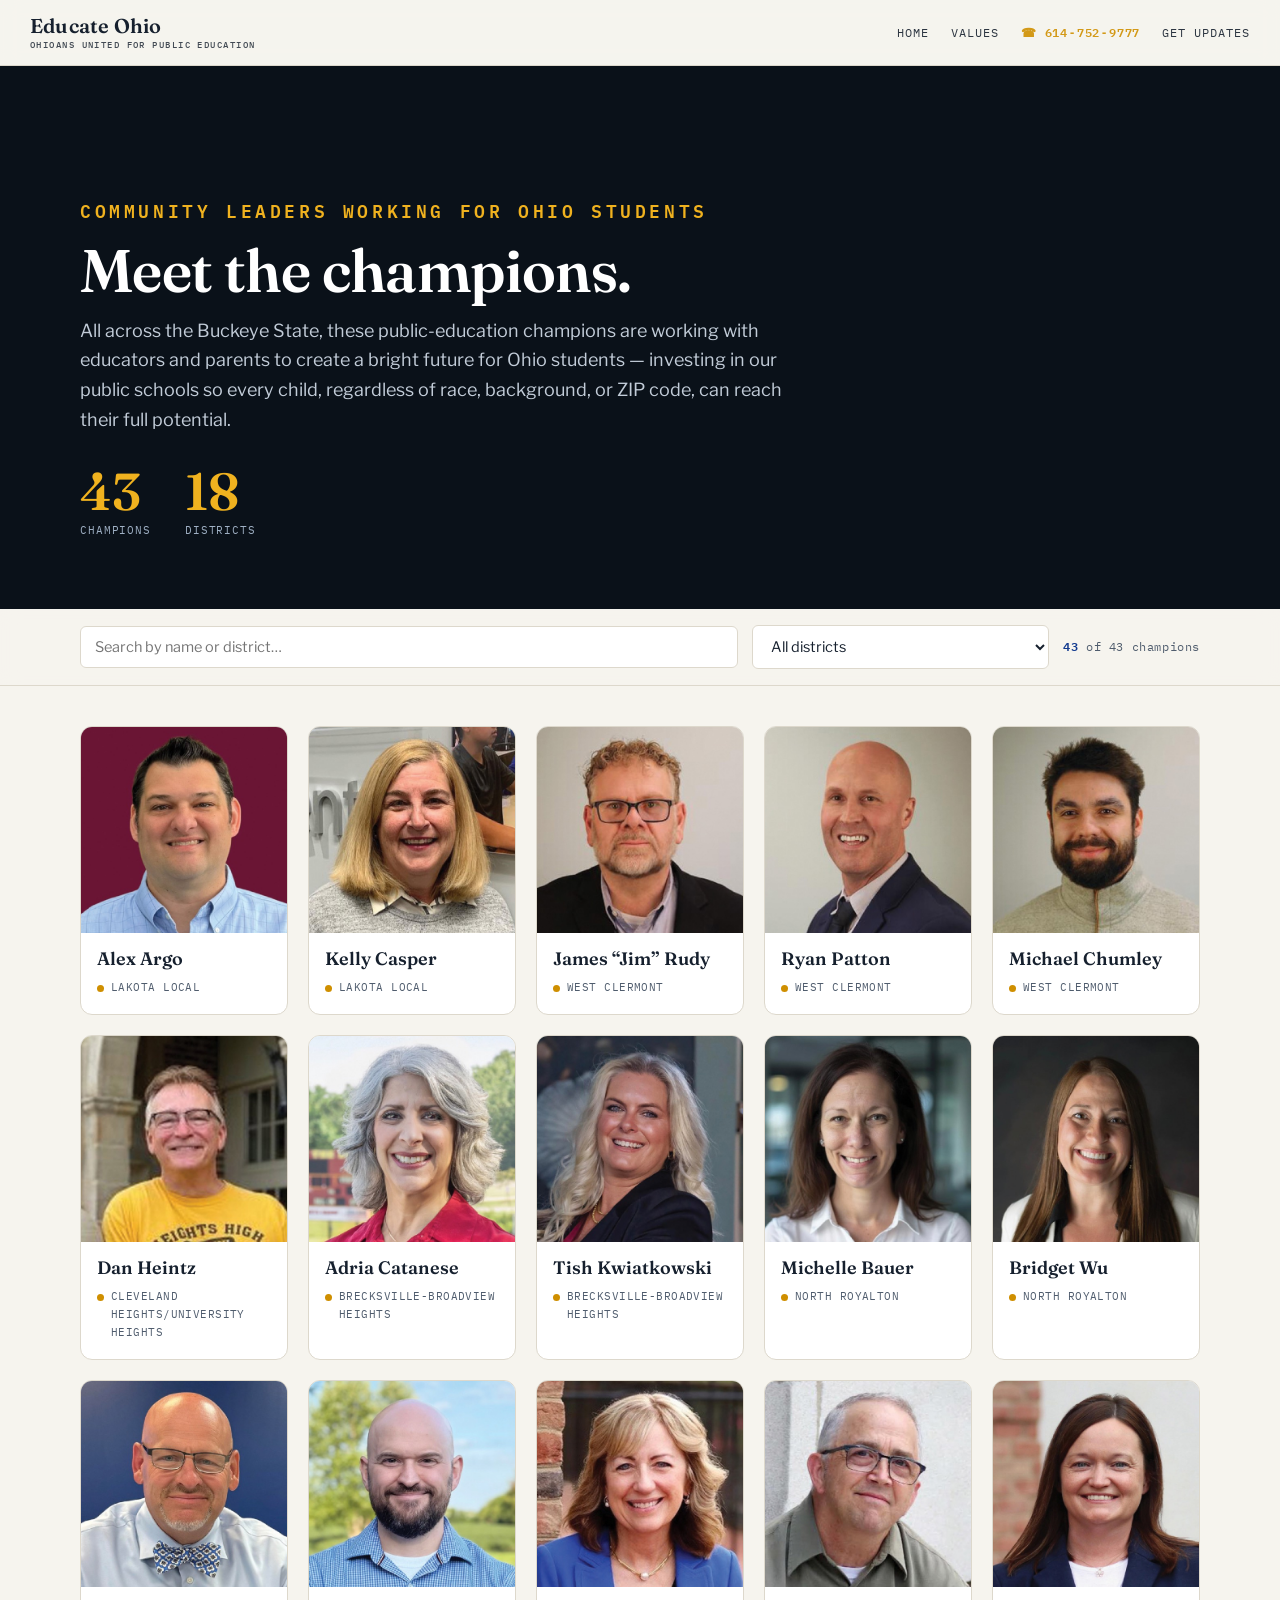
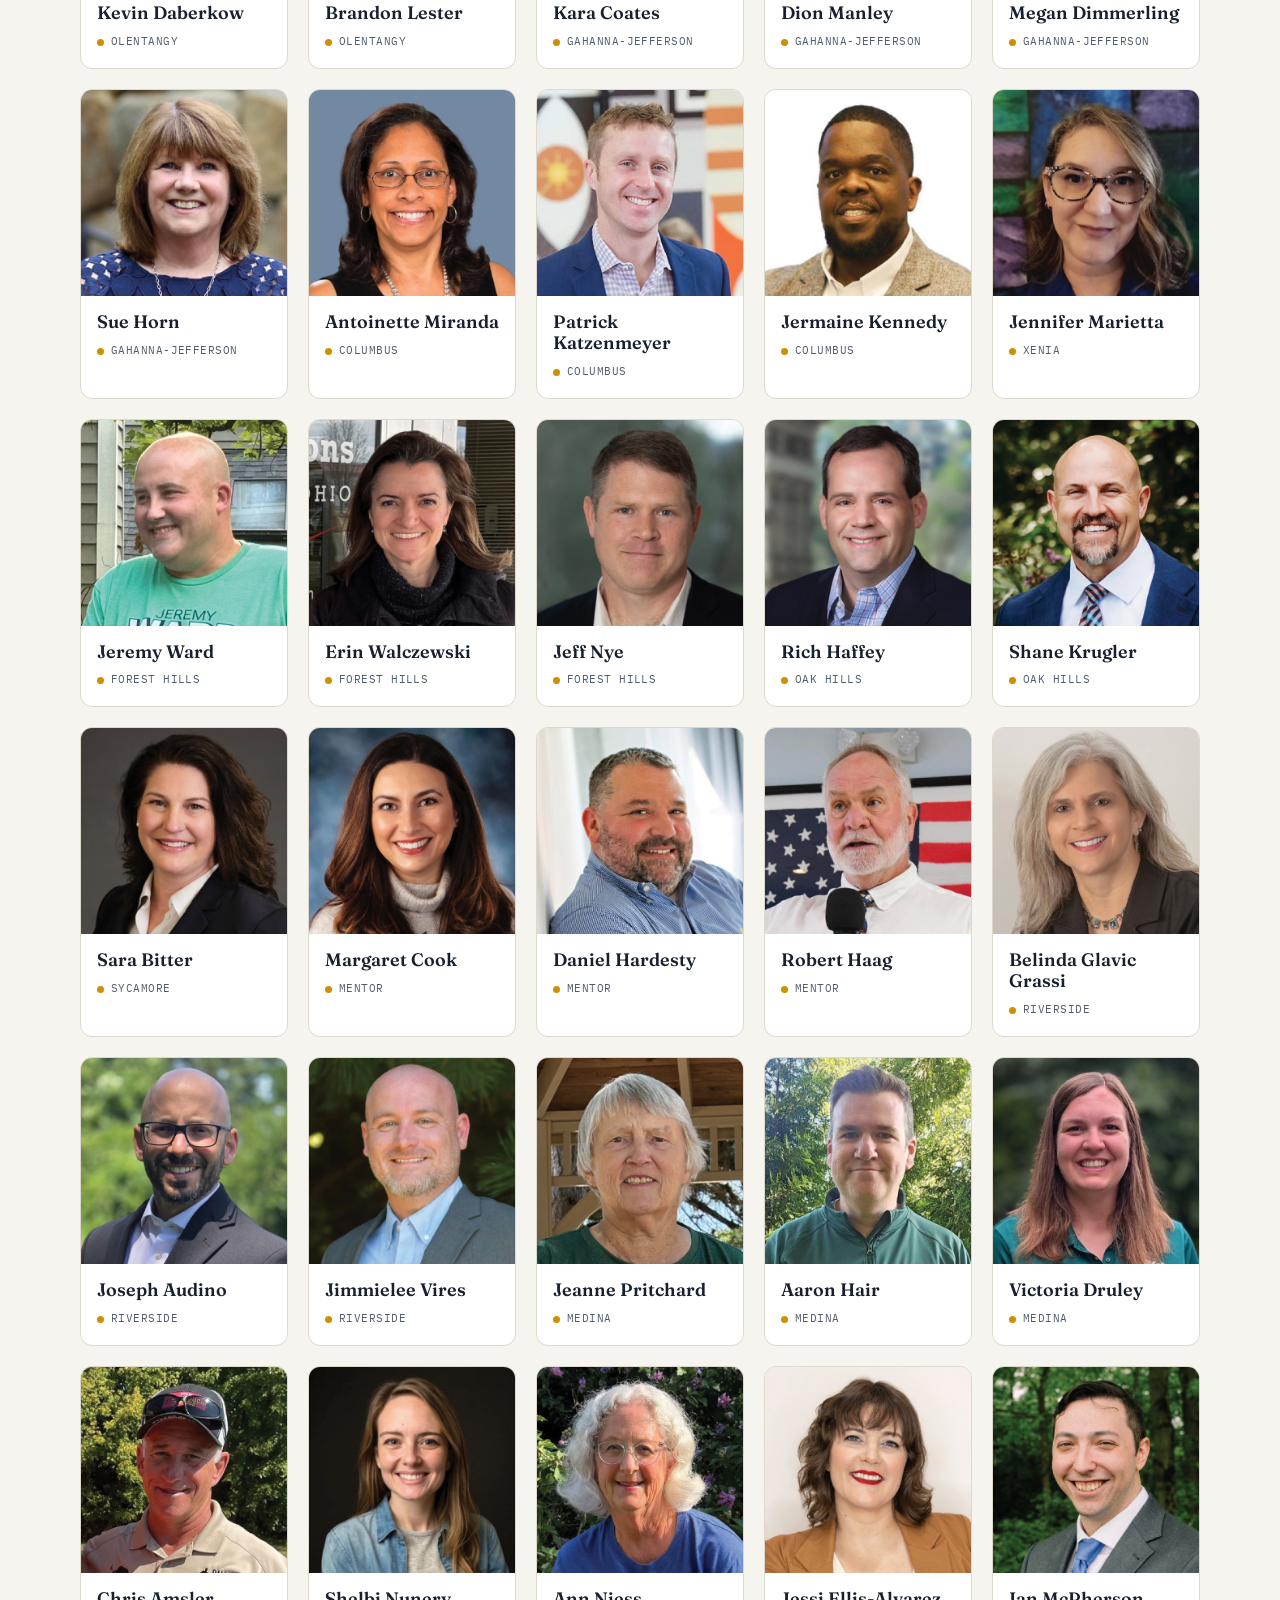
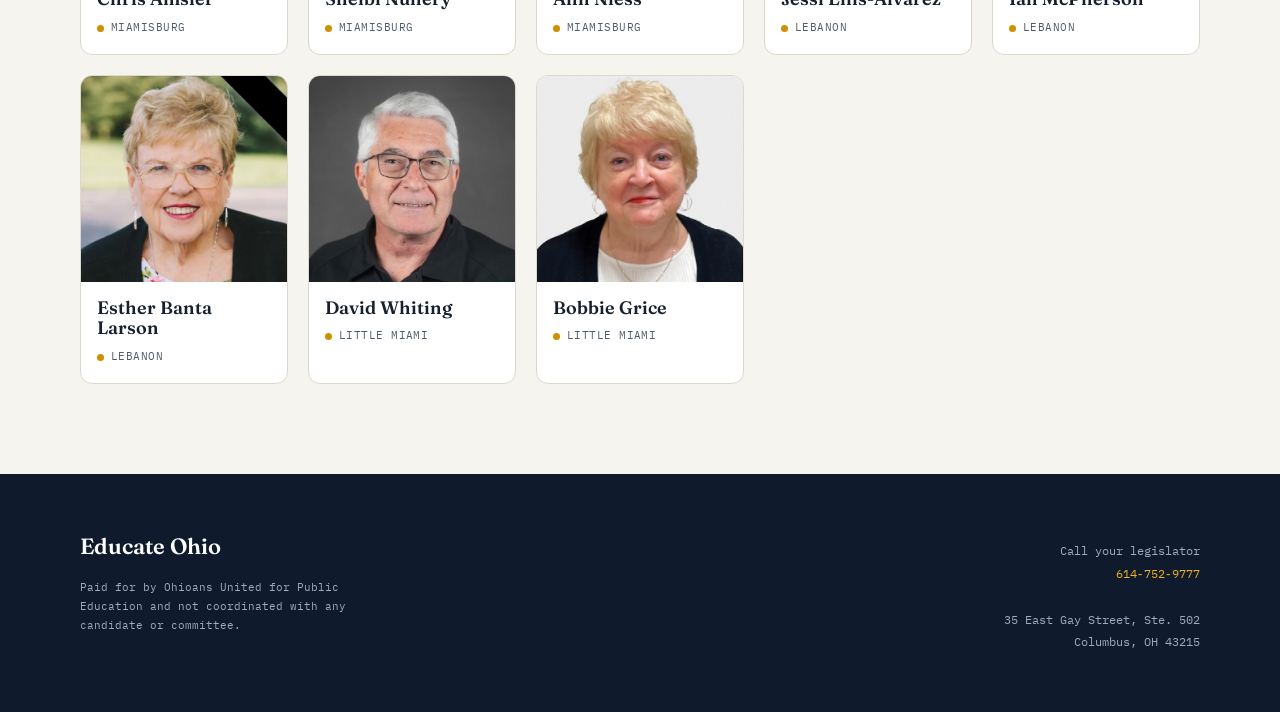
==== candidates.html @ e3bf0fcc "Educate Ohio static site: scroll-narrative home + interactive champions roster Co-Authored-By: Claud" ====
<!DOCTYPE html>
<html lang="en">
<head>
<meta charset="utf-8">
<meta name="viewport" content="width=device-width, initial-scale=1">
<title>Champions — Educate Ohio</title>
<meta name="description" content="Meet the 43 pro-public-education champions running across Ohio to invest in our public schools.">
<link rel="preconnect" href="https://fonts.googleapis.com">
<link rel="preconnect" href="https://fonts.gstatic.com" crossorigin>
<link rel="stylesheet" href="https://fonts.googleapis.com/css2?family=Fraunces:ital,opsz,wght@0,9..144,400;0,9..144,500;0,9..144,600;0,9..144,700;1,9..144,500&family=Libre+Franklin:wght@400;500;600;700&family=IBM+Plex+Mono:wght@400;500;600&display=swap">
<link rel="stylesheet" href="assets/css/style.css">
</head>
<body>

<header class="topbar static" id="topbar">
  <a class="brand" href="index.html">Educate Ohio<small>Ohioans United for Public Education</small></a>
  <nav>
    <a href="index.html" class="hide">Home</a>
    <a href="index.html#values" class="hide">Values</a>
    <a href="tel:6147529777" class="call">&#9742; 614&#8209;752&#8209;9777</a>
    <a href="index.html#act">Get Updates</a>
  </nav>
</header>

<section class="page-head">
  <div class="wrap">
    <p class="eyebrow">Community leaders working for Ohio students</p>
    <h1>Meet the champions.</h1>
    <p>All across the Buckeye State, these public&#8209;education champions are working with educators and parents to create a bright future for Ohio students — investing in our public schools so every child, regardless of race, background, or ZIP code, can reach their full potential.</p>
    <div class="punch">
      <div class="p"><div class="n">43</div><div class="l">Champions</div></div>
      <div class="p"><div class="n">18</div><div class="l">Districts</div></div>
    </div>
  </div>
</section>

<div class="controls">
  <div class="wrap row">
    <input type="search" id="search" placeholder="Search by name or district…" aria-label="Search champions">
    <select id="district" aria-label="Filter by district">
      <option value="">All districts</option>
    </select>
    <span class="count" id="count"></span>
  </div>
</div>

<section class="roster">
  <div class="wrap">
    <div class="cgrid" id="cgrid"></div>
    <p class="empty" id="empty" hidden>No champions match your filters.</p>
  </div>
</section>

<footer class="site">
  <div class="wrap grid">
    <div>
      <div class="brand">Educate Ohio</div>
      <p class="disc">Paid for by Ohioans United for Public Education and not coordinated with any candidate or committee.</p>
    </div>
    <p class="addr">
      Call your legislator<br><a href="tel:6147529777">614&#8209;752&#8209;9777</a><br><br>
      35 East Gay Street, Ste. 502<br>Columbus, OH 43215
    </p>
  </div>
</footer>

<script src="assets/js/candidates.js" defer></script>
</body>
</html>
---- assets/css/style.css ----
/* ============================================================
   Educate Ohio — shared styles
   Ohioans United for Public Education
   ============================================================ */
:root{
  --paper:#f6f4ee; --surface:#ffffff; --ink:#16202e; --ink-soft:#4f5c6d;
  --ink-deep:#0f1b2d; --line:#ddd8cc; --line-soft:#eae6db;
  --blue:#123a8f; --blue-bright:#2f63d6; --blue-wash:#e6ecf8;
  --gold:#cf8f00; --gold-bright:#f0b21f; --gold-wash:#f8ecca;
  --scarlet:#bf2b34; --scarlet-wash:#f6e0e0;
  --serif:'Fraunces',Georgia,'Times New Roman',serif;
  --sans:'Libre Franklin',system-ui,-apple-system,sans-serif;
  --mono:'IBM Plex Mono',ui-monospace,Menlo,monospace;
  --maxw:1180px;
}
@media (prefers-color-scheme:dark){:root:not([data-theme="light"]){
  --paper:#0d141d; --surface:#141f2c; --ink:#eef2f7; --ink-soft:#9cabbd;
  --ink-deep:#070d16; --line:#26323f; --line-soft:#1d2833;
  --blue:#6f9bef; --blue-bright:#8fb2f6; --blue-wash:#172742;
  --gold:#f0b21f; --gold-bright:#ffc648; --gold-wash:#33280d;
  --scarlet:#e56b72; --scarlet-wash:#3a1f22;
}}
:root[data-theme="dark"]{
  --paper:#0d141d; --surface:#141f2c; --ink:#eef2f7; --ink-soft:#9cabbd;
  --ink-deep:#070d16; --line:#26323f; --line-soft:#1d2833;
  --blue:#6f9bef; --blue-bright:#8fb2f6; --blue-wash:#172742;
  --gold:#f0b21f; --gold-bright:#ffc648; --gold-wash:#33280d;
  --scarlet:#e56b72; --scarlet-wash:#3a1f22;
}
*{box-sizing:border-box}
html{scroll-behavior:smooth}
body{margin:0;background:var(--paper);color:var(--ink);font-family:var(--sans);
  line-height:1.65;-webkit-font-smoothing:antialiased}
img{max-width:100%}
a{color:inherit}
.wrap{max-width:var(--maxw);margin:0 auto;padding:0 30px}
.narrow{max-width:760px}
.eyebrow{font-family:var(--mono);font-size:12px;letter-spacing:.2em;text-transform:uppercase;
  font-weight:600;color:var(--blue);margin:0}
.serif{font-family:var(--serif)}

/* ---------- reveal motion ---------- */
.js .reveal{opacity:0;transform:translateY(26px);
  transition:opacity .85s cubic-bezier(.2,.7,.2,1),transform .85s cubic-bezier(.2,.7,.2,1)}
.js .reveal.in{opacity:1;transform:none}
@media (prefers-reduced-motion:reduce){.js .reveal{opacity:1!important;transform:none!important}}

/* ---------- top bar ---------- */
.topbar{position:fixed;top:0;left:0;right:0;z-index:60;display:flex;align-items:center;gap:20px;
  padding:16px 30px;transition:background .3s,border-color .3s,color .3s;
  border-bottom:1px solid transparent;color:#fff}
.topbar.solid{background:color-mix(in srgb,var(--paper) 90%,transparent);backdrop-filter:blur(10px);
  border-bottom-color:var(--line);color:var(--ink)}
.topbar.static{position:sticky;background:color-mix(in srgb,var(--paper) 90%,transparent);
  backdrop-filter:blur(10px);border-bottom-color:var(--line);color:var(--ink)}
.topbar .brand{font-family:var(--serif);font-weight:600;font-size:20px;letter-spacing:.01em;
  text-decoration:none;margin-right:auto;line-height:1}
.topbar .brand small{display:block;font-family:var(--mono);font-size:9px;letter-spacing:.16em;
  font-weight:500;opacity:.8;margin-top:4px;text-transform:uppercase}
.topbar nav{display:flex;align-items:center;gap:22px;font-family:var(--mono);font-size:12px;
  letter-spacing:.08em;text-transform:uppercase}
.topbar nav a{text-decoration:none;opacity:.9}
.topbar nav a:hover{opacity:1}
.topbar .call{color:var(--gold-bright);font-weight:600}
.topbar.solid .call,.topbar.static .call{color:var(--gold)}
@media(max-width:760px){.topbar nav a.hide{display:none}}

/* ---------- image wash helper ---------- */
.figduo{position:relative;overflow:hidden;background:var(--ink-deep)}
.figduo img{width:100%;height:100%;object-fit:cover;display:block;
  filter:grayscale(.55) contrast(1.06) saturate(.72)}
.figduo::after{content:"";position:absolute;inset:0;pointer-events:none;
  background:linear-gradient(180deg,rgba(18,45,120,.34),rgba(11,20,38,.62))}

/* ---------- hero ---------- */
.hero{position:relative;height:min(90vh,780px);min-height:540px;display:flex;align-items:flex-end}
.hero .figduo{position:absolute;inset:0}
.hero .figduo img{will-change:transform;transform:scale(1.08)}
.hero .figduo::after{background:
  linear-gradient(180deg,rgba(11,20,38,.45) 0%,rgba(11,20,38,.12) 34%,rgba(11,20,38,.78) 100%),
  linear-gradient(90deg,rgba(18,45,120,.30),rgba(18,45,120,.10))}
.hero-inner{position:relative;z-index:2;color:#fff;padding-bottom:70px}
.hero .eyebrow{color:var(--gold-bright)}
.hero h1{font-family:var(--serif);font-weight:600;font-size:clamp(40px,7vw,88px);line-height:.98;
  letter-spacing:-.015em;margin:16px 0 0;max-width:15ch;text-wrap:balance}
.hero h1 em{font-style:italic;color:var(--gold-bright)}
.scrollcue{position:absolute;left:30px;bottom:26px;z-index:2;color:#fff;font-family:var(--mono);
  font-size:11px;letter-spacing:.16em;text-transform:uppercase;display:flex;align-items:center;gap:10px;opacity:.85}
.scrollcue .ln{width:34px;height:1px;background:#fff;position:relative;overflow:hidden}
.scrollcue .ln::after{content:"";position:absolute;inset:0;background:var(--gold-bright);
  transform:translateX(-100%);animation:sweep 2.4s ease-in-out infinite}
@keyframes sweep{0%{transform:translateX(-100%)}55%{transform:translateX(0)}100%{transform:translateX(100%)}}
@media(prefers-reduced-motion:reduce){.scrollcue .ln::after{animation:none;transform:none;opacity:.6}
  .hero .figduo img{transform:none}}

/* ---------- section scaffolding ---------- */
section{position:relative}
.chapter{padding:96px 0}
.chap-label{font-family:var(--mono);font-size:11.5px;letter-spacing:.2em;text-transform:uppercase;
  color:var(--ink-soft);display:flex;align-items:center;gap:12px;margin:0 0 26px}
.chap-label::before{content:"";width:26px;height:2px;background:var(--gold)}
.chap-label.center{justify-content:center}
h2.big{font-family:var(--serif);font-weight:600;font-size:clamp(30px,5vw,56px);line-height:1.02;
  letter-spacing:-.01em;margin:0 0 20px;text-wrap:balance}
.lead{font-size:19px;color:var(--ink-soft);max-width:56ch;margin:0}

/* ---------- stakes / big stat ---------- */
.stakes{text-align:center;padding:110px 0 96px}
.stakes .num{font-family:var(--serif);font-weight:600;font-size:clamp(140px,24vw,300px);line-height:.8;
  color:var(--blue);letter-spacing:-.02em;font-variant-numeric:tabular-nums}
.stakes .num .pct{font-size:.4em;color:var(--gold);vertical-align:.55em;margin-left:.03em}
.stakes h2.big{margin-top:6px}
.stakes .lead{margin:0 auto}

/* ---------- full-bleed parallax band ---------- */
.band{position:relative;height:min(60vh,520px);min-height:340px;display:flex;align-items:center;
  justify-content:center;text-align:center;color:#fff;overflow:hidden}
.band .figduo{position:absolute;inset:0}
.band .figduo img{will-change:transform}
.band .figduo::after{background:linear-gradient(180deg,rgba(11,20,38,.5),rgba(18,45,120,.55))}
.band .band-inner{position:relative;z-index:2;padding:0 30px}
.band .band-inner .eyebrow{color:var(--gold-bright)}
.band blockquote,.band p.line{font-family:var(--serif);font-weight:500;font-size:clamp(24px,3.6vw,42px);
  line-height:1.2;margin:12px auto 0;max-width:20ch;text-wrap:balance}

/* ---------- values ---------- */
.values{display:grid;grid-template-columns:minmax(0,.85fr) minmax(0,1.15fr);gap:56px;align-items:start}
.values .side{position:sticky;top:100px}
.values .side .thumb{margin-top:26px;border-radius:12px;overflow:hidden;aspect-ratio:4/3}
.values .side .thumb .figduo{height:100%}
.vlist{display:flex;flex-direction:column;border-top:1px solid var(--line)}
.vitem{display:grid;grid-template-columns:44px 1fr;gap:18px;padding:22px 4px;
  border-bottom:1px solid var(--line);align-items:start}
.vitem .ico{width:44px;height:44px;border-radius:10px;background:var(--blue-wash);color:var(--blue);
  display:grid;place-items:center}
.vitem.flag .ico{background:var(--gold-wash);color:var(--gold)}
.vitem .ico svg{width:23px;height:23px;stroke:currentColor;fill:none;stroke-width:1.9}
.vitem h3{font-family:var(--serif);font-weight:600;font-size:20px;margin:4px 0 4px;line-height:1.15}
.vitem p{margin:0;font-size:14.5px;color:var(--ink-soft)}
@media(max-width:860px){.values{grid-template-columns:1fr;gap:30px}.values .side{position:static}
  .values .side .thumb{display:none}}

/* ---------- money / voucher ---------- */
.money-sec{position:relative;overflow:hidden;color:#eef2f7}
.money-sec .figduo{position:absolute;inset:0}
.money-sec .figduo::after{background:linear-gradient(180deg,rgba(7,13,22,.86),rgba(7,13,22,.9))}
.money-sec .wrap{position:relative;z-index:2}
.money-sec .chap-label{color:#93a3b7}
.money-sec h2.big{color:#fff}
.money-sec .lead{color:#c2ccd8}
.money-grid{display:grid;grid-template-columns:1fr 1fr;gap:0;margin-top:40px;
  border:1px solid #24303f;border-radius:14px;overflow:hidden;background:rgba(10,17,25,.4)}
.money-grid .cell{padding:34px}
.money-grid .public{background:rgba(47,99,214,.16)}
.money-grid .private{background:rgba(191,43,52,.18);border-left:1px solid #24303f}
.money-grid .tag{font-family:var(--mono);font-size:11px;letter-spacing:.1em;text-transform:uppercase;
  color:#a7b4c4;margin:0 0 10px}
.money-grid .amt{font-family:var(--serif);font-weight:600;font-size:38px;line-height:1;margin:0}
.money-grid .public .amt{color:var(--blue-bright)}
.money-grid .private .amt{color:#e97077}
.money-grid p.d{font-size:14px;color:#c2ccd8;margin:12px 0 0;max-width:38ch}
.money-note{font-family:var(--mono);font-size:12px;color:#a7b4c4;margin:18px 0 0;
  display:flex;gap:8px;align-items:baseline}
.money-note b{color:var(--gold-bright)}
@media(max-width:640px){.money-grid{grid-template-columns:1fr}
  .money-grid .private{border-left:none;border-top:1px solid #24303f}}

/* ---------- champions / map ---------- */
.map-sec{background:var(--ink)}
:root:not([data-theme="light"]) .map-sec{background:#0a1119}
.map-sec{color:#eef2f7}
.map-grid{display:grid;grid-template-columns:1fr 1fr;gap:50px;align-items:center}
.map-sec .chap-label{color:#93a3b7}
.map-sec h2.big{color:#fff}
.map-sec .lead{color:#c2ccd8;margin-bottom:28px}
.punch{display:flex;gap:34px;margin:0 0 30px;flex-wrap:wrap}
.punch .p .n{font-family:var(--serif);font-weight:600;font-size:52px;line-height:.9;color:var(--gold-bright)}
.punch .p .l{font-family:var(--mono);font-size:11px;letter-spacing:.08em;text-transform:uppercase;
  color:#9fb0c4;margin-top:6px}
.map-box svg{width:100%;height:auto;max-height:440px;display:block}
.map-box .state{fill:rgba(255,255,255,.05);stroke:var(--gold-bright);stroke-width:1.4}
.map-box .pin{fill:var(--gold-bright);stroke:#0a1119;stroke-width:2;transition:transform .2s,fill .2s}
.map-box .pin.big{fill:#fff}
.map-box .pin:hover{transform:scale(1.35);transform-box:fill-box;transform-origin:center;fill:#fff;cursor:pointer}
@media(max-width:860px){.map-grid{grid-template-columns:1fr;gap:30px}}

/* ---------- buttons ---------- */
.btn{font-family:var(--mono);font-size:13px;letter-spacing:.06em;text-transform:uppercase;font-weight:600;
  text-decoration:none;padding:14px 22px;border-radius:4px;display:inline-flex;align-items:center;gap:9px;
  transition:transform .15s ease;border:none;cursor:pointer}
.btn:hover{transform:translateY(-2px)}
.btn.gold{background:var(--gold-bright);color:#111}
.btn.blue{background:var(--blue);color:#fff}
:root:not([data-theme="light"]) .btn.blue{color:#0d141d}
.btn.line{border:1.5px solid currentColor;background:transparent;color:inherit}

/* ---------- voice / quote ---------- */
.voice{position:relative;color:#fff}
.voice .figduo{position:absolute;inset:0}
.voice .figduo::after{background:linear-gradient(180deg,rgba(11,20,38,.72),rgba(11,20,38,.82))}
.voice .inner{position:relative;z-index:2;padding:120px 0;text-align:center}
.voice blockquote{font-family:var(--serif);font-weight:500;font-style:italic;
  font-size:clamp(24px,3.6vw,40px);line-height:1.25;margin:0 auto;max-width:22ch;text-wrap:balance}
.voice .mark{font-family:var(--serif);font-size:80px;line-height:0;color:var(--gold-bright);
  display:block;height:40px}
.voice cite{display:block;margin-top:28px;font-family:var(--mono);font-size:12px;letter-spacing:.1em;
  text-transform:uppercase;font-style:normal;color:var(--gold-bright)}
.voice cite span{display:block;color:#c2ccd8;margin-top:5px}

/* ---------- action ---------- */
.action{position:relative;color:#fff}
.action .figduo{position:absolute;inset:0}
.action .figduo::after{background:linear-gradient(180deg,rgba(18,45,120,.55),rgba(11,20,38,.8))}
.action .inner{position:relative;z-index:2;padding:110px 0}
.action .eyebrow{color:var(--gold-bright)}
.action h2.big{color:#fff;max-width:16ch}
.action .lead{color:#dbe2ea;margin-bottom:34px}
.act-cards{display:grid;grid-template-columns:repeat(3,1fr);gap:16px}
.act{background:rgba(255,255,255,.08);backdrop-filter:blur(4px);border:1px solid rgba(255,255,255,.2);
  border-radius:12px;padding:24px;text-decoration:none;color:#fff;display:flex;flex-direction:column;gap:8px;
  transition:transform .15s ease,background .2s}
.act:hover{transform:translateY(-3px);background:rgba(255,255,255,.14)}
.act .k{font-family:var(--mono);font-size:11px;letter-spacing:.1em;text-transform:uppercase;color:var(--gold-bright)}
.act .t{font-family:var(--serif);font-weight:600;font-size:22px}
.act .s{font-size:13.5px;color:#dbe2ea}
@media(max-width:720px){.act-cards{grid-template-columns:1fr}}

/* ---------- footer ---------- */
footer.site{background:var(--ink-deep);color:#9cabbd;padding:54px 0 46px;font-size:13.5px}
footer.site .grid{display:flex;justify-content:space-between;gap:34px;flex-wrap:wrap;align-items:flex-start}
footer.site .brand{font-family:var(--serif);font-weight:600;font-size:22px;color:#fff}
footer.site .disc{max-width:42ch;font-family:var(--mono);font-size:11px;line-height:1.7;margin-top:14px}
footer.site .addr{font-family:var(--mono);font-size:12px;line-height:1.9;text-align:right}
footer.site a{color:var(--gold-bright);text-decoration:none}
@media(max-width:600px){footer.site .addr{text-align:left}}

/* ============================================================
   Candidates page
   ============================================================ */
.page-head{padding:130px 0 40px;background:var(--ink);color:#fff;position:relative;overflow:hidden}
:root:not([data-theme="light"]) .page-head{background:#0a1119}
.page-head .eyebrow{color:var(--gold-bright)}
.page-head h1{font-family:var(--serif);font-weight:600;font-size:clamp(34px,5.5vw,60px);
  line-height:1;margin:14px 0 16px;letter-spacing:-.01em}
.page-head p{color:#c2ccd8;font-size:18px;max-width:60ch;margin:0}
.page-head .punch{margin-top:34px}

.controls{position:sticky;top:0;z-index:40;background:color-mix(in srgb,var(--paper) 92%,transparent);
  backdrop-filter:blur(10px);border-bottom:1px solid var(--line);padding:16px 0}
.controls .row{display:flex;gap:14px;align-items:center;flex-wrap:wrap}
.controls input,.controls select{font-family:var(--sans);font-size:14.5px;padding:11px 14px;
  border-radius:6px;border:1px solid var(--line);background:var(--surface);color:var(--ink)}
.controls input{flex:1;min-width:200px}
.controls select{min-width:200px}
.controls .count{font-family:var(--mono);font-size:12px;color:var(--ink-soft);
  letter-spacing:.05em;margin-left:auto;white-space:nowrap}
.controls .count b{color:var(--blue);font-weight:600}

.roster{padding:40px 0 90px}
.cgrid{display:grid;grid-template-columns:repeat(auto-fill,minmax(200px,1fr));gap:20px}
.card{background:var(--surface);border:1px solid var(--line);border-radius:12px;overflow:hidden;
  display:flex;flex-direction:column;transition:transform .18s ease,box-shadow .18s ease}
.card:hover{transform:translateY(-4px);box-shadow:0 10px 30px rgba(15,27,45,.12)}
.card .ph{aspect-ratio:1;overflow:hidden;background:var(--blue-wash)}
.card .ph img{width:100%;height:100%;object-fit:cover;display:block}
.card .body{padding:16px 16px 18px}
.card .name{font-family:var(--serif);font-weight:600;font-size:18px;line-height:1.15;margin:0}
.card .dist{font-family:var(--mono);font-size:11px;letter-spacing:.04em;color:var(--ink-soft);
  margin:8px 0 0;text-transform:uppercase;display:flex;gap:7px;align-items:baseline}
.card .dist::before{content:"";width:7px;height:7px;border-radius:50%;background:var(--gold);flex:none;
  position:relative;top:1px}
.empty{text-align:center;padding:60px 0;color:var(--ink-soft);font-family:var(--mono);font-size:14px}
.card.hide{display:none}
@media(max-width:520px){.cgrid{grid-template-columns:1fr 1fr;gap:14px}}
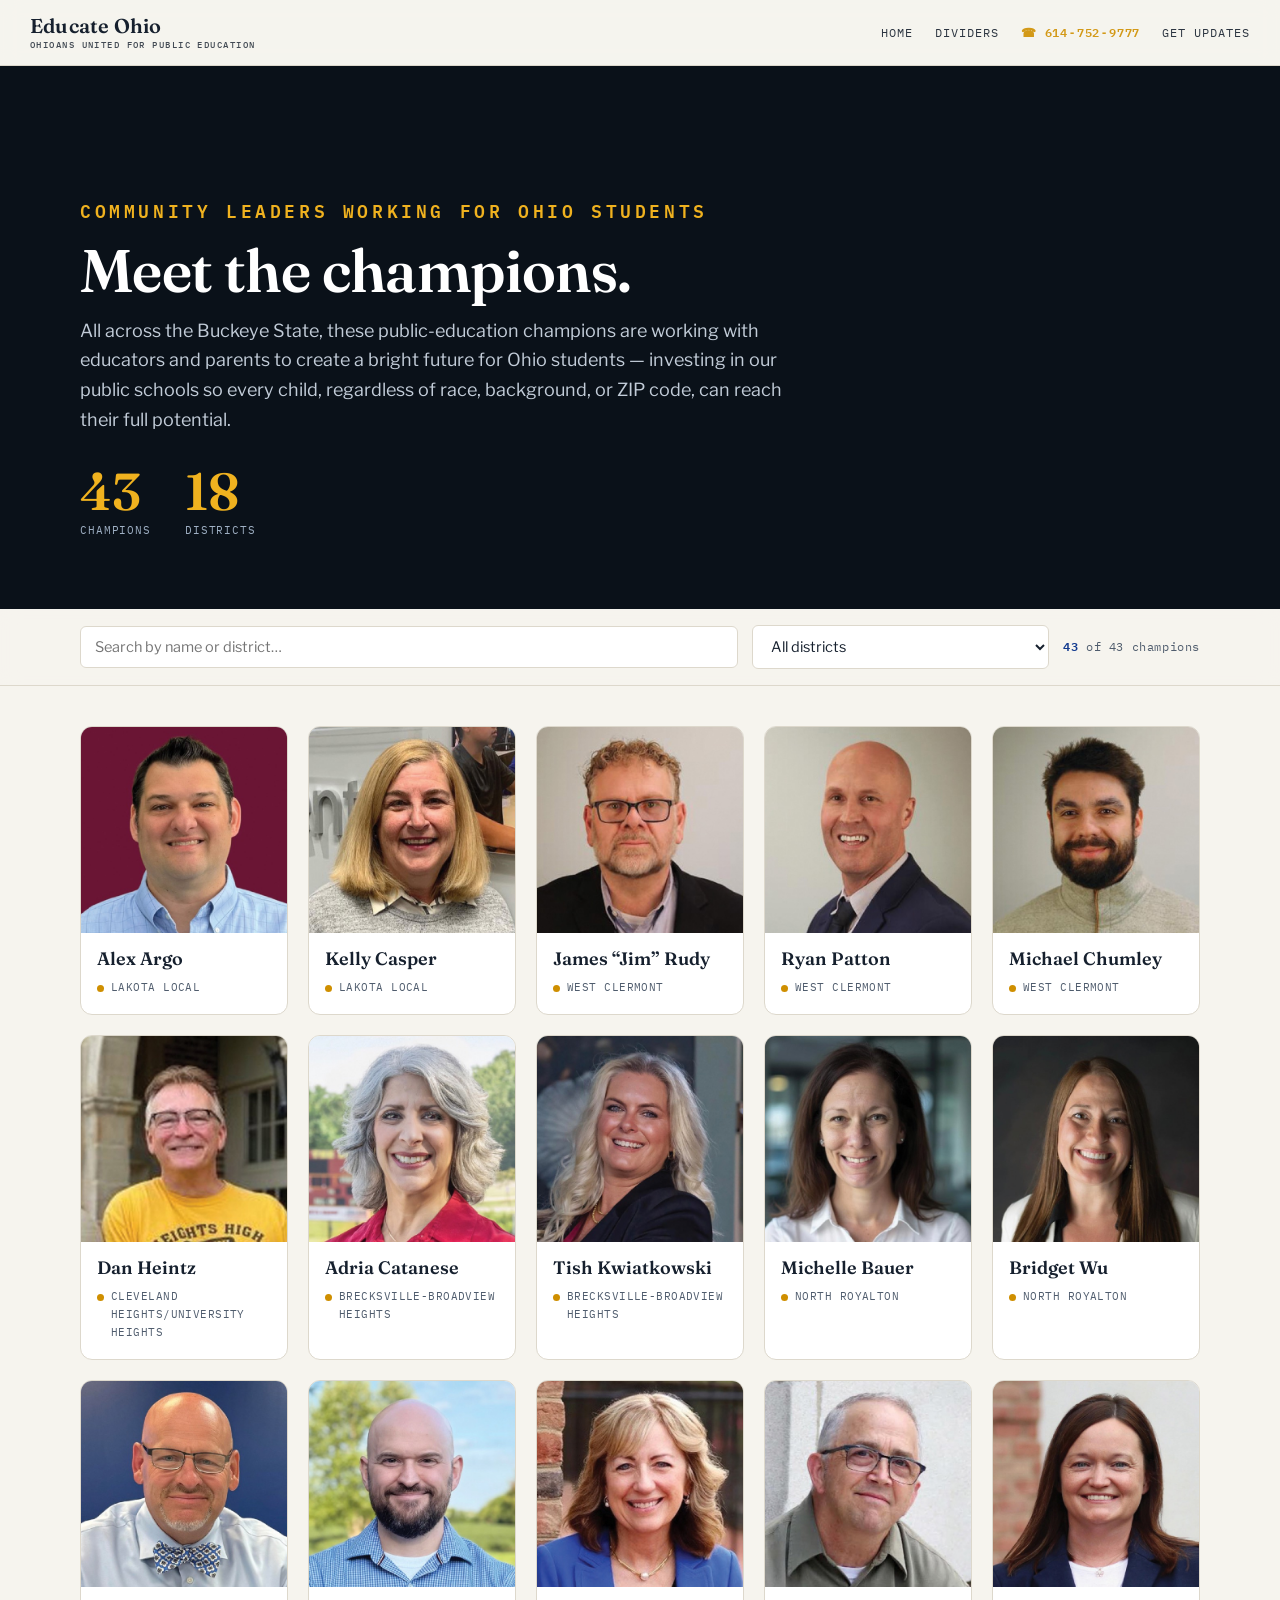
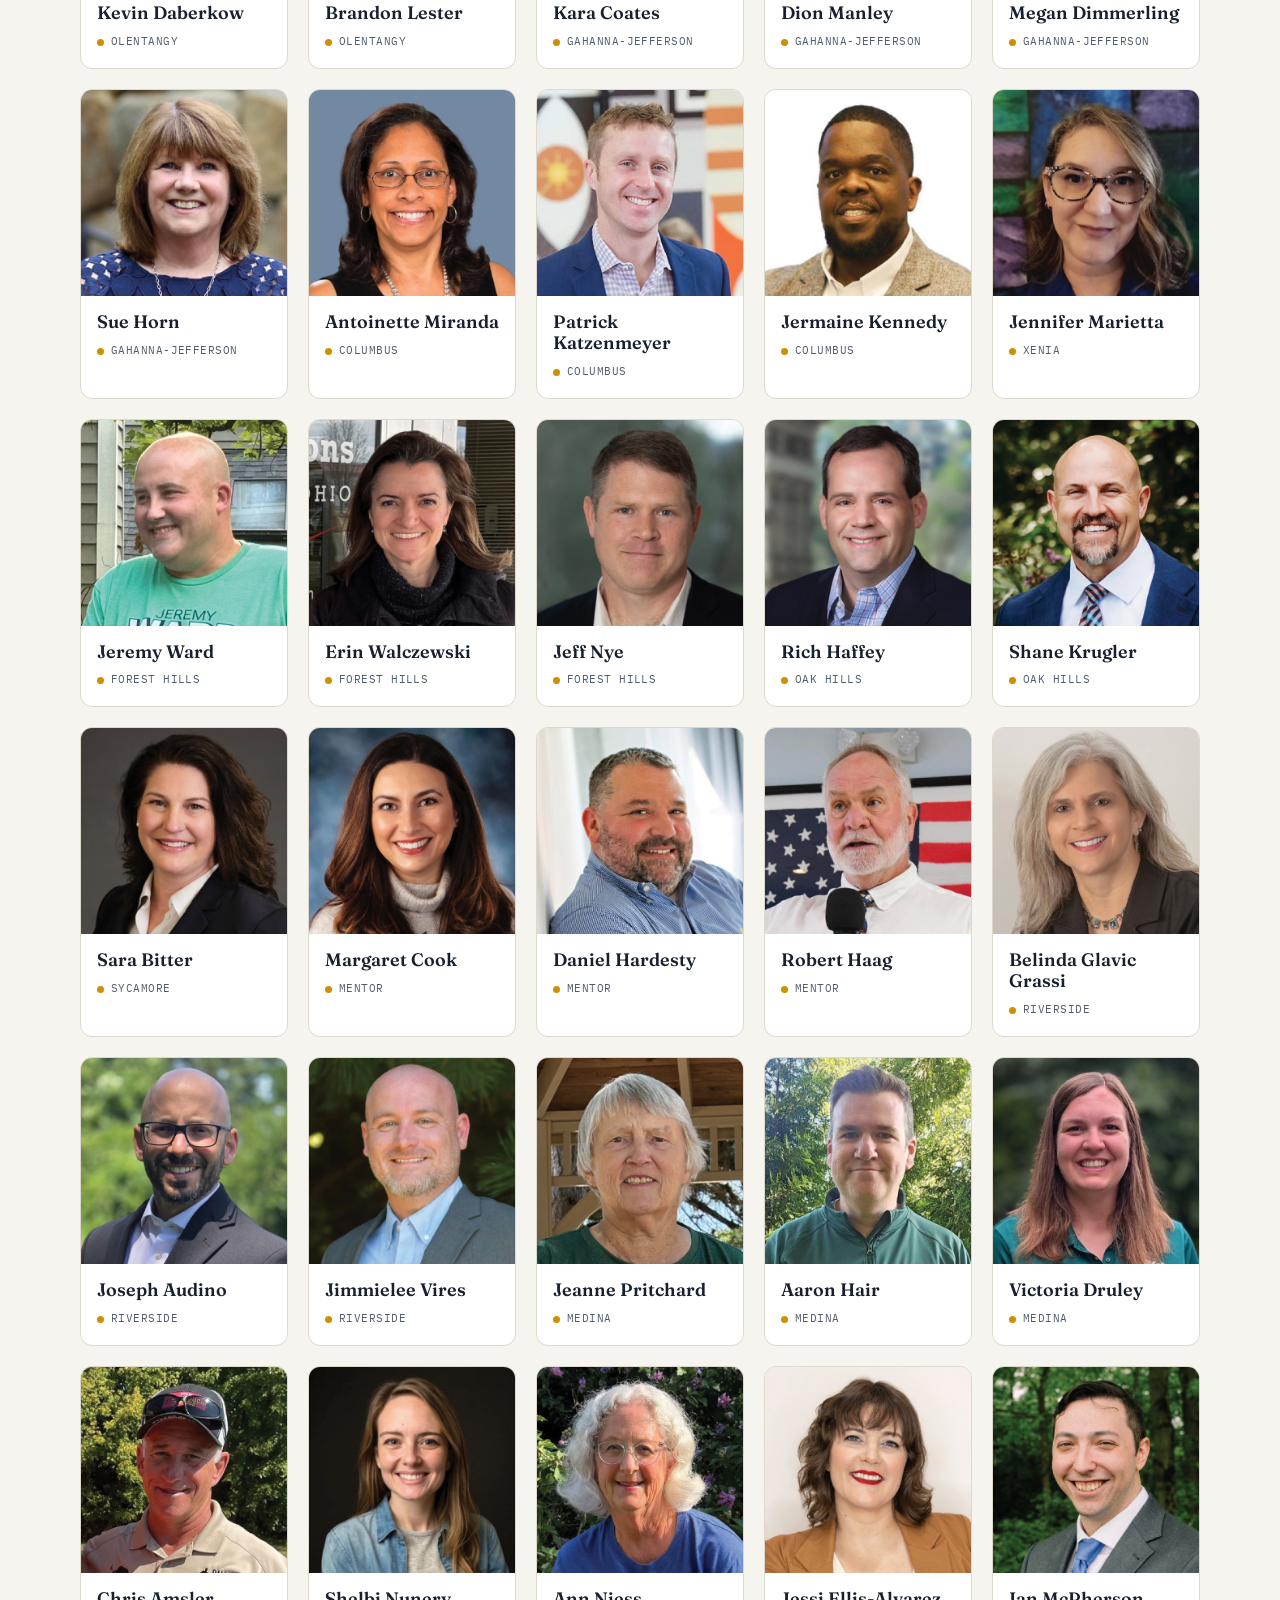
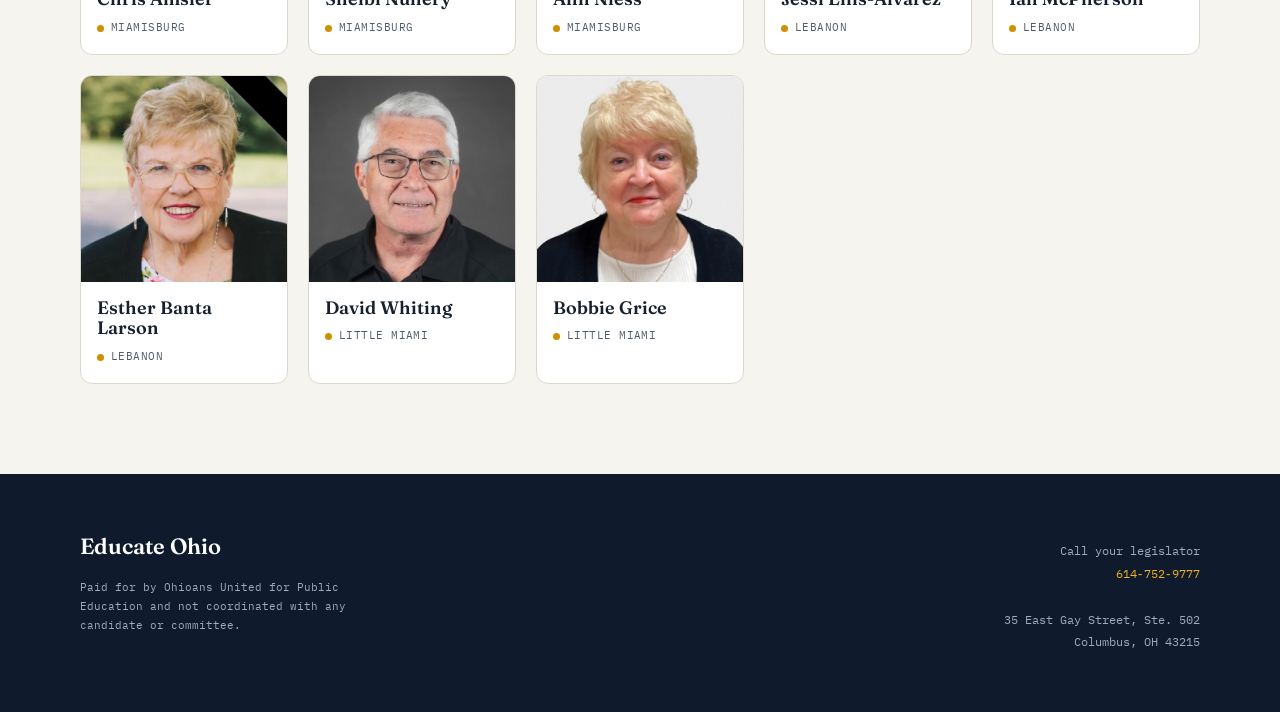
==== commit 8128964e: "Add responsive hamburger nav for mobile; fix header overflow on small screens Co-Authored-By: Claude" ====
--- a/candidates.html
+++ b/candidates.html
@@ -14,9 +14,10 @@
 
 <header class="topbar static" id="topbar">
   <a class="brand" href="index.html">Educate Ohio<small>Ohioans United for Public Education</small></a>
-  <nav>
+  <button class="menu-toggle" id="menuToggle" aria-label="Menu" aria-expanded="false" aria-controls="nav"><span></span></button>
+  <nav id="nav">
     <a href="index.html" class="hide">Home</a>
-    <a href="index.html#values" class="hide">Values</a>
+    <a href="dividers.html" class="hide">Dividers</a>
     <a href="tel:6147529777" class="call">&#9742; 614&#8209;752&#8209;9777</a>
     <a href="index.html#act">Get Updates</a>
   </nav>
@@ -46,7 +47,7 @@
 
 <section class="roster">
   <div class="wrap">
-    <div class="cgrid" id="cgrid"></div>
+    <div class="cgrid" id="cgrid" data-src="data/candidates.json" data-noun="champions"></div>
     <p class="empty" id="empty" hidden>No champions match your filters.</p>
   </div>
 </section>
@@ -64,6 +65,7 @@
   </div>
 </footer>
 
+<script src="assets/js/main.js" defer></script>
 <script src="assets/js/candidates.js" defer></script>
 </body>
 </html>
--- a/assets/css/style.css
+++ b/assets/css/style.css
@@ -63,7 +63,26 @@
 .topbar nav a:hover{opacity:1}
 .topbar .call{color:var(--gold-bright);font-weight:600}
 .topbar.solid .call,.topbar.static .call{color:var(--gold)}
-@media(max-width:760px){.topbar nav a.hide{display:none}}
+/* hamburger */
+.menu-toggle{display:none;background:none;border:0;cursor:pointer;width:30px;height:30px;padding:0;
+  position:relative;color:inherit;flex:none}
+.menu-toggle span,.menu-toggle span::before,.menu-toggle span::after{position:absolute;left:4px;right:4px;
+  height:2px;background:currentColor;border-radius:2px;transition:transform .25s ease,opacity .2s ease}
+.menu-toggle span{top:14px}
+.menu-toggle span::before{content:"";top:-7px}
+.menu-toggle span::after{content:"";top:7px}
+.menu-toggle[aria-expanded="true"] span{background:transparent}
+.menu-toggle[aria-expanded="true"] span::before{top:0;transform:rotate(45deg)}
+.menu-toggle[aria-expanded="true"] span::after{top:0;transform:rotate(-45deg)}
+@media(max-width:760px){
+  .menu-toggle{display:inline-flex;align-items:center;justify-content:center}
+  .topbar .brand small{display:none}
+  .topbar nav{position:absolute;top:100%;left:0;right:0;flex-direction:column;align-items:stretch;gap:0;
+    background:var(--paper);border-bottom:1px solid var(--line);padding:6px 0;display:none}
+  .topbar nav.open{display:flex}
+  .topbar nav a,.topbar nav a.hide{display:block;padding:14px 30px;opacity:1;color:var(--ink)}
+  .topbar nav a.call{color:var(--gold)}
+}
 
 /* ---------- image wash helper ---------- */
 .figduo{position:relative;overflow:hidden;background:var(--ink-deep)}
@@ -224,6 +243,21 @@
 .act .t{font-family:var(--serif);font-weight:600;font-size:22px}
 .act .s{font-size:13.5px;color:#dbe2ea}
 @media(max-width:720px){.act-cards{grid-template-columns:1fr}}
+/* sign-up form */
+.signup-form{margin-top:22px;background:rgba(255,255,255,.08);backdrop-filter:blur(4px);
+  border:1px solid rgba(255,255,255,.2);border-radius:12px;padding:22px}
+.signup-form .frow{display:grid;grid-template-columns:1fr 1fr;gap:12px}
+.signup-form .frow2{display:grid;grid-template-columns:1fr auto;gap:12px;margin-top:12px}
+.signup-form input{font-family:var(--sans);font-size:15px;padding:13px 15px;border-radius:6px;
+  border:1px solid transparent;background:#fff;color:var(--ink);min-width:0}
+.signup-form input::placeholder{color:#8a94a3}
+.signup-form button{white-space:nowrap}
+.signup-form .fine{font-family:var(--mono);font-size:10.5px;color:#cdd5df;margin:12px 0 0;letter-spacing:.03em}
+.signup-form .hp{position:absolute;left:-9999px}
+.form-msg{margin-top:14px;font-family:var(--mono);font-size:13px;letter-spacing:.02em;
+  color:var(--gold-bright);display:none}
+.form-msg.show{display:block}
+@media(max-width:640px){.signup-form .frow,.signup-form .frow2{grid-template-columns:1fr}}
 
 /* ---------- footer ---------- */
 footer.site{background:var(--ink-deep);color:#9cabbd;padding:54px 0 46px;font-size:13.5px}
@@ -272,3 +306,16 @@
 .empty{text-align:center;padding:60px 0;color:var(--ink-soft);font-family:var(--mono);font-size:14px}
 .card.hide{display:none}
 @media(max-width:520px){.cgrid{grid-template-columns:1fr 1fr;gap:14px}}
+
+/* accountability (Community Dividers) variant */
+body.warn .page-head .eyebrow{color:#e97077}
+body.warn .page-head .punch .p .n{color:#e97077}
+body.warn .controls .count b{color:var(--scarlet)}
+body.warn .card .dist::before{background:var(--scarlet)}
+body.warn .card .ph{background:var(--scarlet-wash)}
+body.warn .card:hover{box-shadow:0 10px 30px rgba(191,43,52,.16)}
+.callout{margin-top:26px;border-left:3px solid var(--scarlet);background:rgba(191,43,52,.12);
+  border-radius:0 10px 10px 0;padding:18px 22px;max-width:70ch}
+.callout p{margin:0;color:#dbe2ea;font-size:15px;line-height:1.6}
+.callout .tag{font-family:var(--mono);font-size:11px;letter-spacing:.1em;text-transform:uppercase;
+  color:#e97077;margin:0 0 8px;font-weight:600}
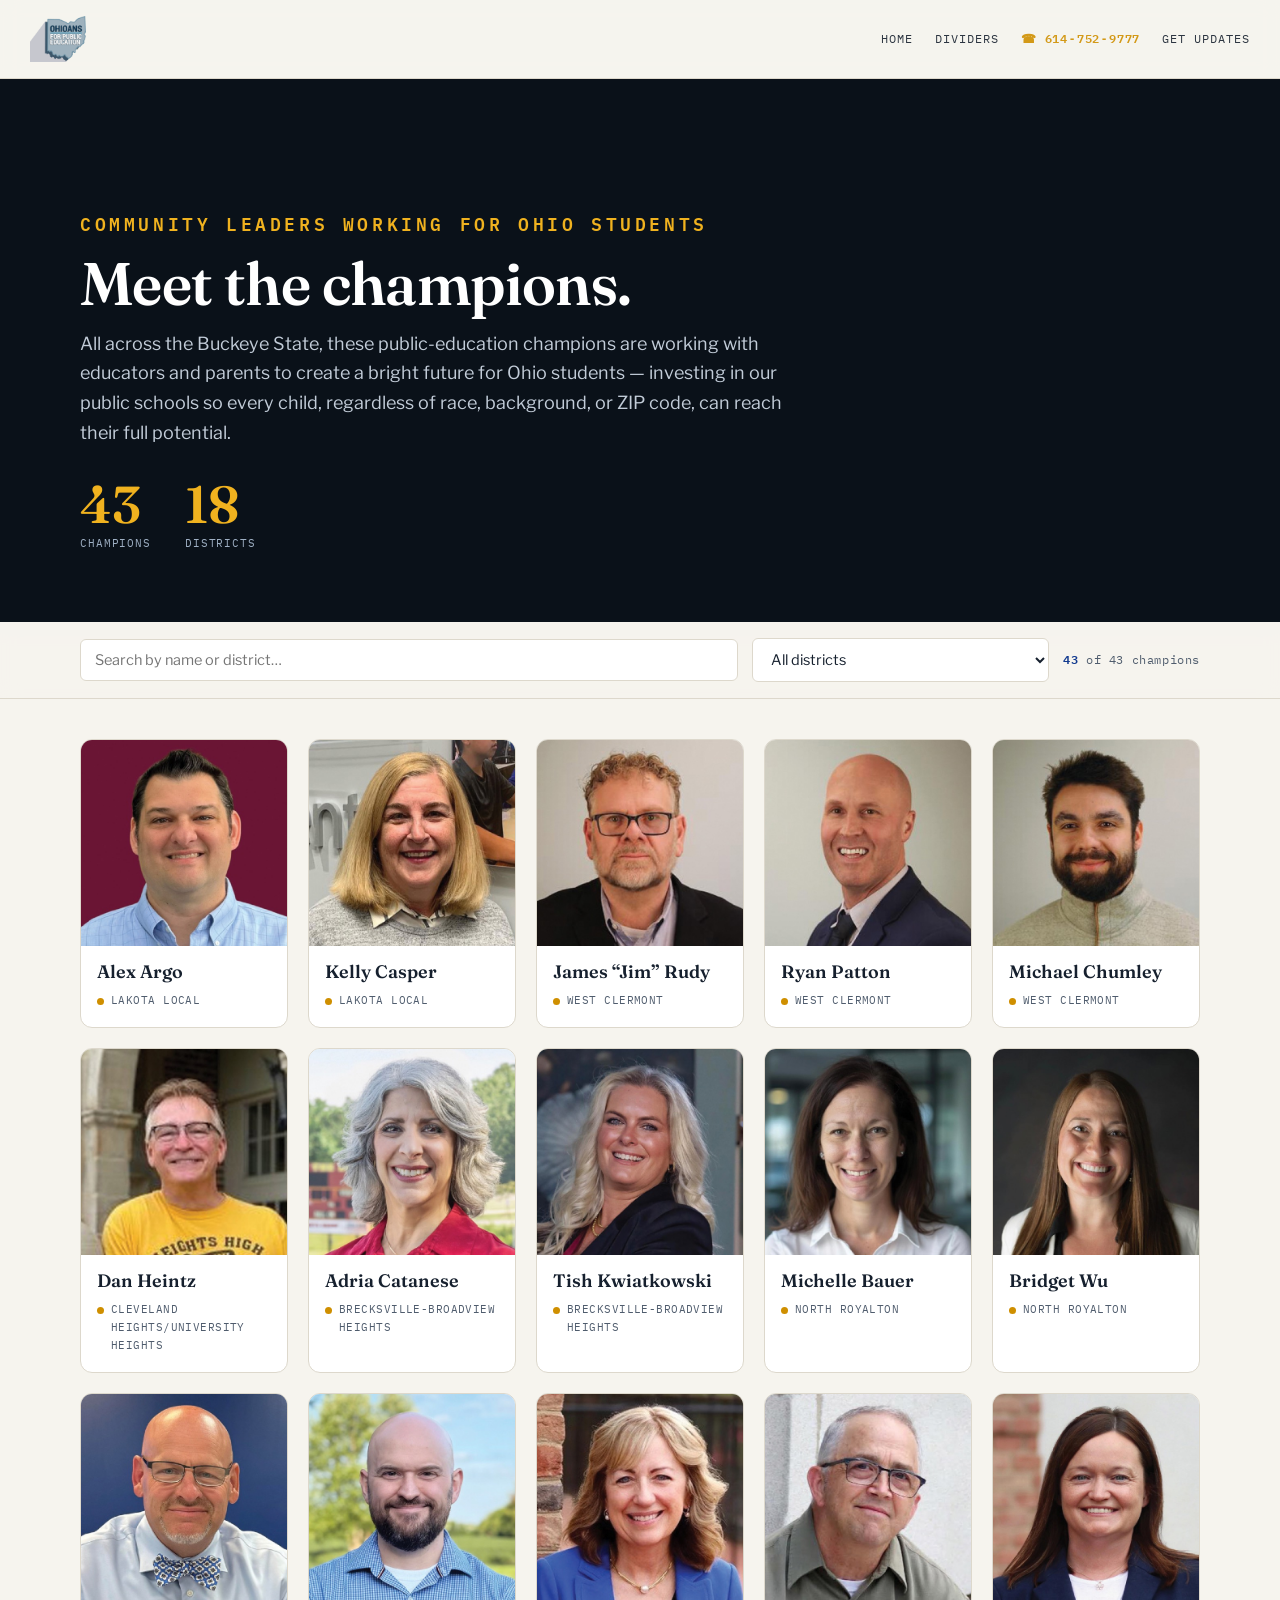
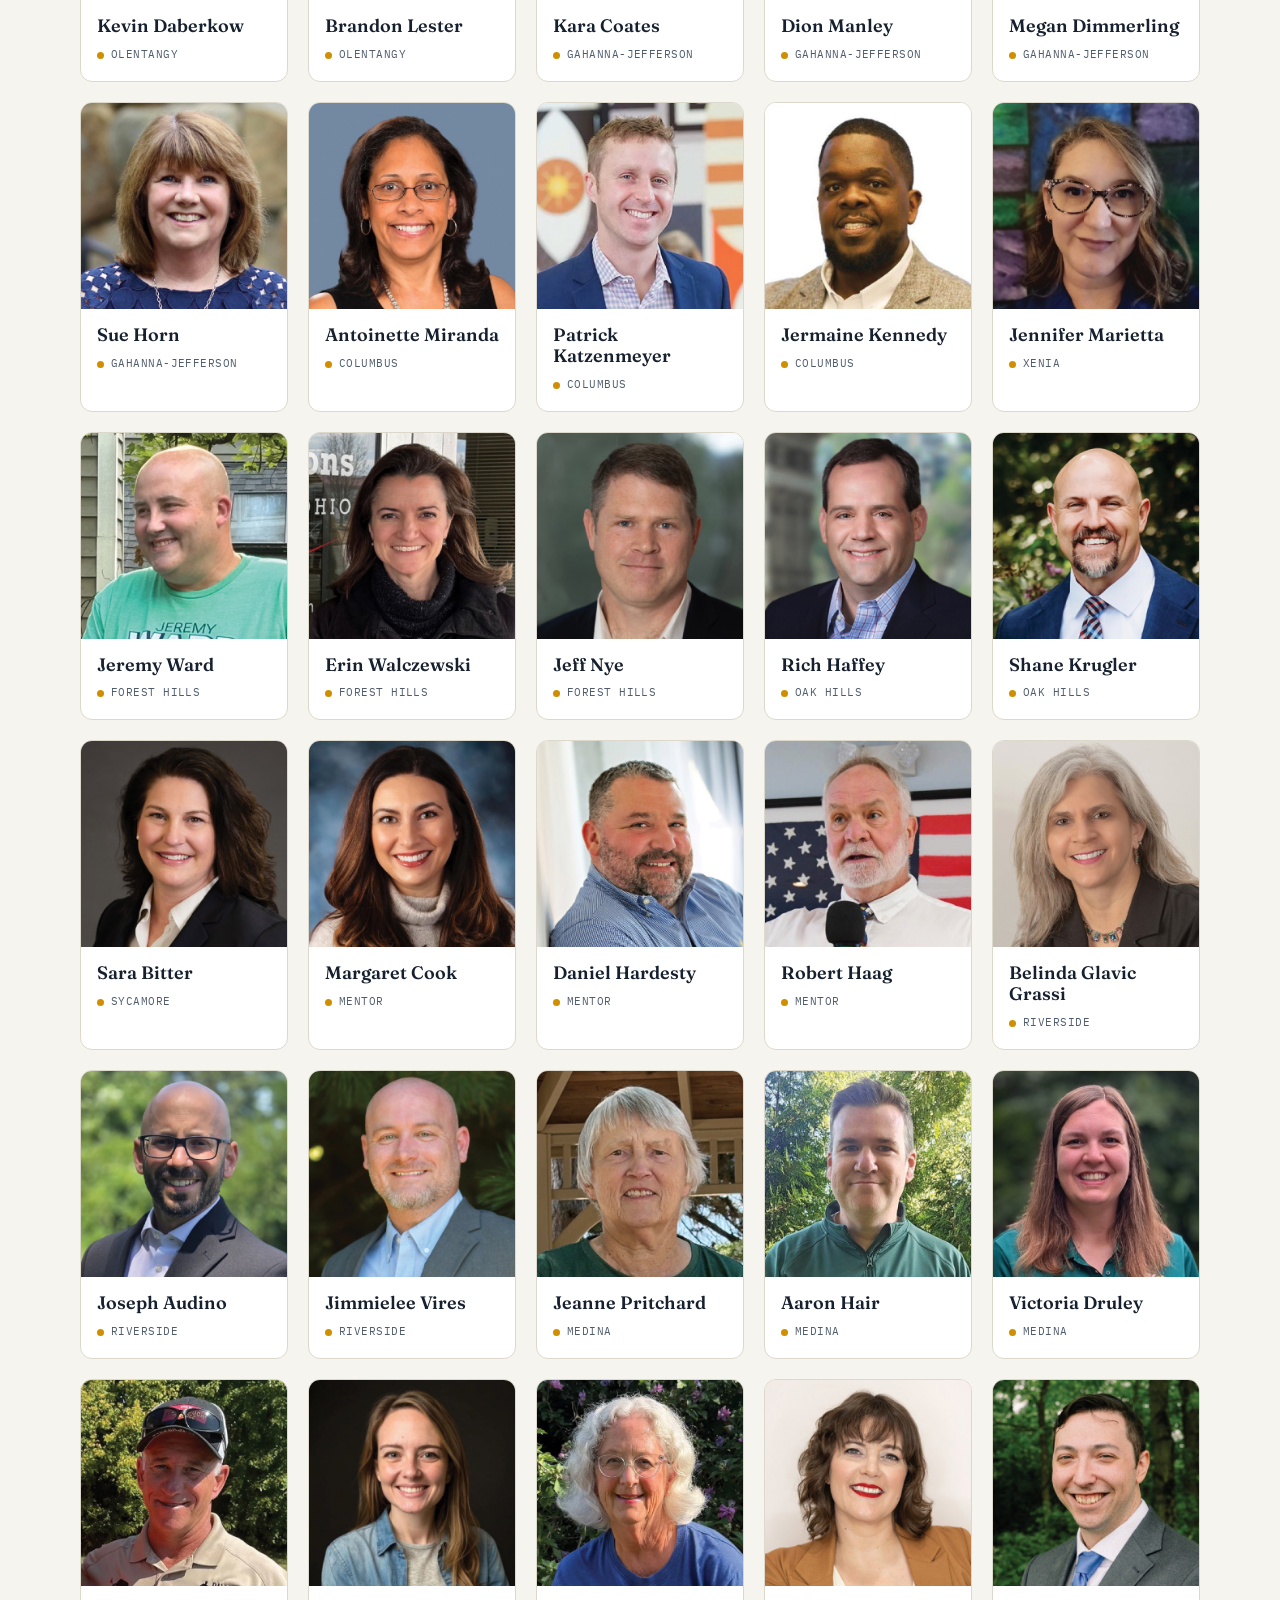
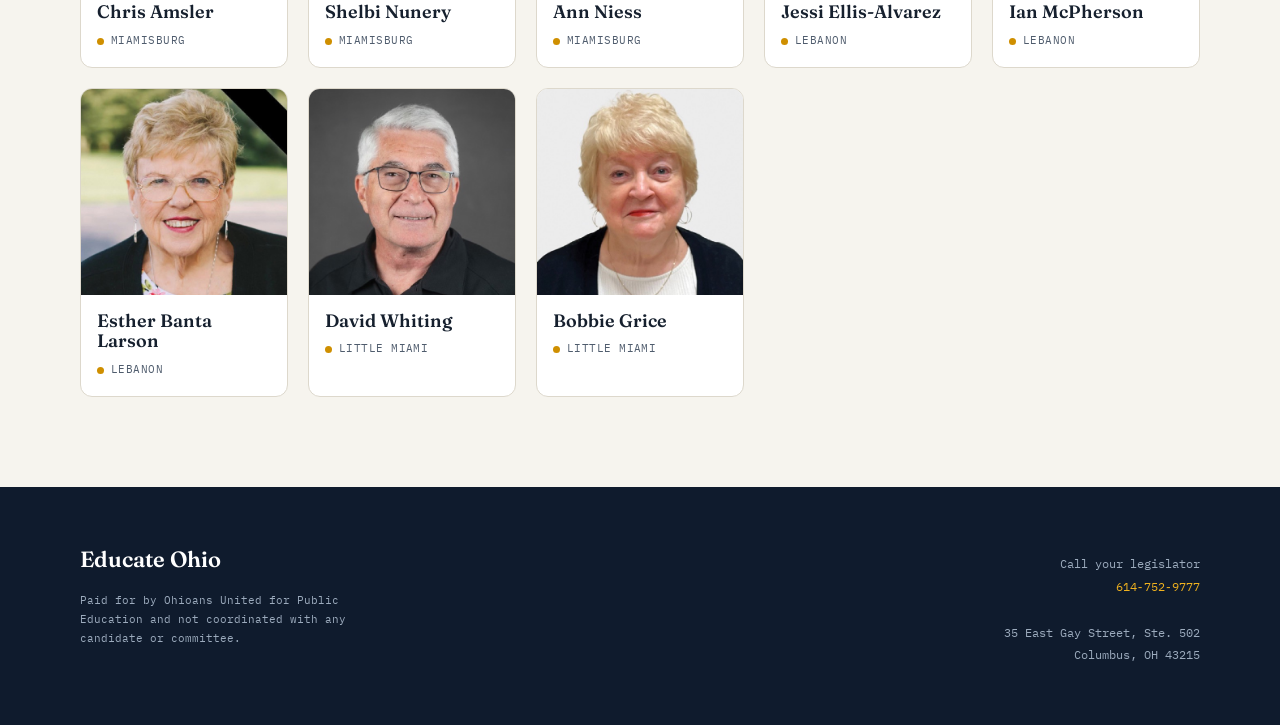
==== commit c82373fc: "Add org logo to header with theme- and state-aware white/color swap Co-Authored-By: Claude Opus 4.8 " ====
--- a/candidates.html
+++ b/candidates.html
@@ -13,7 +13,10 @@
 <body>
 
 <header class="topbar static" id="topbar">
-  <a class="brand" href="index.html">Educate Ohio<small>Ohioans United for Public Education</small></a>
+  <a class="brand" href="index.html" aria-label="Educate Ohio — Ohioans United for Public Education">
+    <img class="logo-white" src="assets/img/logo/logo-white.png" alt="Ohioans United for Public Education" width="44" height="46">
+    <img class="logo-color" src="assets/img/logo/logo-color.png" alt="" aria-hidden="true" width="56" height="46">
+  </a>
   <button class="menu-toggle" id="menuToggle" aria-label="Menu" aria-expanded="false" aria-controls="nav"><span></span></button>
   <nav id="nav">
     <a href="index.html" class="hide">Home</a>
--- a/assets/css/style.css
+++ b/assets/css/style.css
@@ -53,10 +53,24 @@
   border-bottom-color:var(--line);color:var(--ink)}
 .topbar.static{position:sticky;background:color-mix(in srgb,var(--paper) 90%,transparent);
   backdrop-filter:blur(10px);border-bottom-color:var(--line);color:var(--ink)}
-.topbar .brand{font-family:var(--serif);font-weight:600;font-size:20px;letter-spacing:.01em;
-  text-decoration:none;margin-right:auto;line-height:1}
-.topbar .brand small{display:block;font-family:var(--mono);font-size:9px;letter-spacing:.16em;
-  font-weight:500;opacity:.8;margin-top:4px;text-transform:uppercase}
+.topbar .brand{display:flex;align-items:center;text-decoration:none;margin-right:auto;line-height:0}
+.topbar .brand img{height:46px;width:auto;display:block}
+/* logo swap: white over the dark/transparent hero bar, color on the light solid bar */
+.topbar .brand .logo-color{display:none}
+.topbar .brand .logo-white{display:block}
+.topbar.solid .brand .logo-white,.topbar.static .brand .logo-white{display:none}
+.topbar.solid .brand .logo-color,.topbar.static .brand .logo-color{display:block}
+/* in dark theme the solid/static bar is dark too, so keep the white mark there */
+@media (prefers-color-scheme:dark){
+  :root:not([data-theme="light"]) .topbar.solid .brand .logo-white,
+  :root:not([data-theme="light"]) .topbar.static .brand .logo-white{display:block}
+  :root:not([data-theme="light"]) .topbar.solid .brand .logo-color,
+  :root:not([data-theme="light"]) .topbar.static .brand .logo-color{display:none}}
+:root[data-theme="dark"] .topbar.solid .brand .logo-white,
+:root[data-theme="dark"] .topbar.static .brand .logo-white{display:block}
+:root[data-theme="dark"] .topbar.solid .brand .logo-color,
+:root[data-theme="dark"] .topbar.static .brand .logo-color{display:none}
+@media(max-width:760px){.topbar .brand img{height:40px}}
 .topbar nav{display:flex;align-items:center;gap:22px;font-family:var(--mono);font-size:12px;
   letter-spacing:.08em;text-transform:uppercase}
 .topbar nav a{text-decoration:none;opacity:.9}
